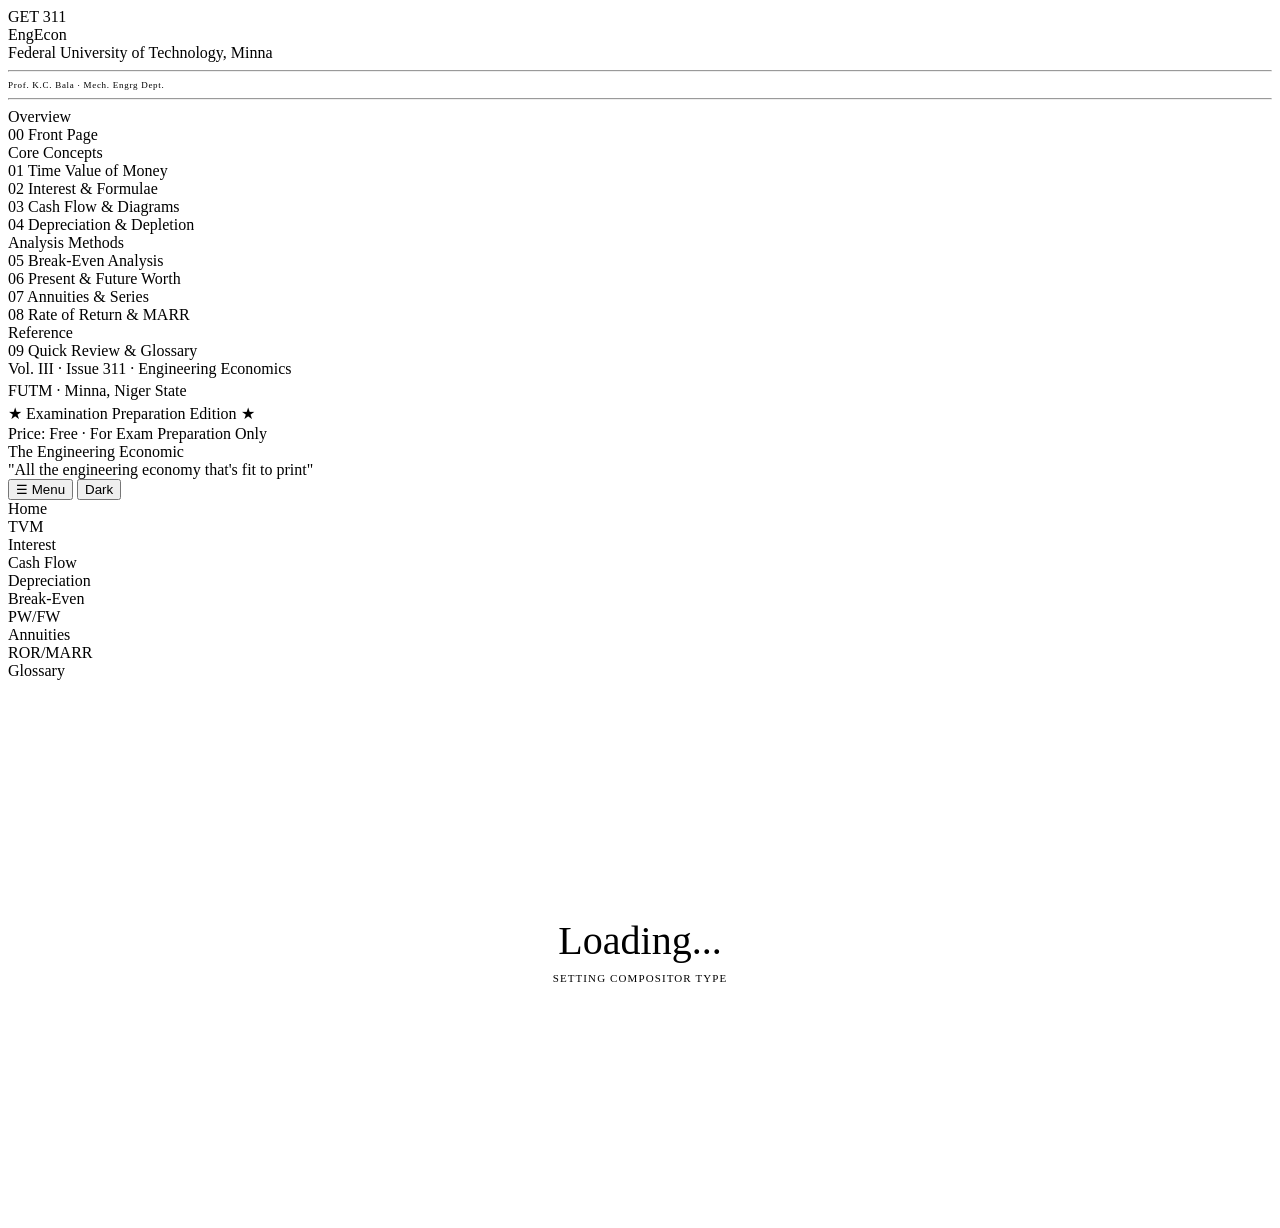
==== index.html @ 8cdbf68d "As you may have guessed, I prompted claude too busy preping for exam so I used claude to help with t" ====
<!DOCTYPE html>
<html lang="en" data-theme="dark">
<head>
  <meta charset="UTF-8"/>
  <meta name="viewport" content="width=device-width, initial-scale=1.0"/>
  <title>The Engineering Economic — GET 311 Study Hub</title>
  <link rel="stylesheet" href="css/style.css"/>
</head>
<body>

<!-- Reading Progress Bar -->
<div class="reading-progress" id="reading-progress"></div>

<!-- ╔══════════════════════════════════════╗ -->
<!-- ║            S I D E B A R            ║ -->
<!-- ╚══════════════════════════════════════╝ -->
<nav id="sidebar">
  <div class="sidebar-masthead">
    <div class="sidebar-edition">
      <span>GET 311</span>
    </div>
    <div class="sidebar-title">EngEcon</div>
    <div class="sidebar-subtitle">Federal University of Technology, Minna</div>
    <hr class="sidebar-rule"/>
    <div style="font-family:var(--font-mono);font-size:9px;color:var(--ink4);letter-spacing:0.08em">
      Prof. K.C. Bala · Mech. Engrg Dept.
    </div>
  </div>
  <hr class="sidebar-rule-thick"/>

  <nav class="sidebar-nav">
    <div class="nav-section-label">Overview</div>
    <div class="nav-item active" data-page="home">
      <span class="nav-num">00</span> Front Page
    </div>

    <div class="nav-section-label">Core Concepts</div>
    <div class="nav-item" data-page="time-value">
      <span class="nav-num">01</span> Time Value of Money
    </div>
    <div class="nav-item" data-page="interest">
      <span class="nav-num">02</span> Interest &amp; Formulae
    </div>
    <div class="nav-item" data-page="cashflow">
      <span class="nav-num">03</span> Cash Flow &amp; Diagrams
    </div>
    <div class="nav-item" data-page="depreciation">
      <span class="nav-num">04</span> Depreciation &amp; Depletion
    </div>

    <div class="nav-section-label">Analysis Methods</div>
    <div class="nav-item" data-page="breakeven">
      <span class="nav-num">05</span> Break-Even Analysis
    </div>
    <div class="nav-item" data-page="present-worth">
      <span class="nav-num">06</span> Present &amp; Future Worth
    </div>
    <div class="nav-item" data-page="annuities">
      <span class="nav-num">07</span> Annuities &amp; Series
    </div>
    <div class="nav-item" data-page="rates">
      <span class="nav-num">08</span> Rate of Return &amp; MARR
    </div>

    <div class="nav-section-label">Reference</div>
    <div class="nav-item" data-page="glossary">
      <span class="nav-num">09</span> Quick Review &amp; Glossary
    </div>
  </nav>

  <div class="sidebar-footer">
    <div>Vol. III · Issue 311 · Engineering Economics</div>
    <div style="margin-top:4px">FUTM · Minna, Niger State</div>
    <div style="margin-top:4px;color:var(--accent-gold)">★ Examination Preparation Edition ★</div>
  </div>
</nav>

<!-- ╔══════════════════════════════════════╗ -->
<!-- ║          M A I N   W R A P          ║ -->
<!-- ╚══════════════════════════════════════╝ -->
<div id="main-wrapper">

  <!-- TOP BAR / TOPBAR MASTHEAD -->
  <header id="topbar">
    <div class="topbar-masthead">
      <!-- Left metadata -->
      <div class="topbar-left">
        <div id="live-date" style="letter-spacing:0.08em;text-transform:uppercase;font-size:9px"></div>
        <div style="margin-top:2px">Price: Free · For Exam Preparation Only</div>
      </div>

      <!-- Center: Paper Name -->
      <div class="topbar-title-block">
        <div class="topbar-paper-name">The Engineering Economic</div>
        <div class="topbar-tagline">"All the engineering economy that's fit to print"</div>
      </div>

      <!-- Right: Controls -->
      <div class="topbar-right">
        <button id="mobile-toggle-btn" id="mobile-toggle">☰ Menu</button>

        <!-- THEME TOGGLE -->
        <button class="theme-toggle" id="theme-toggle-btn" aria-label="Toggle light/dark mode">
          <div class="toggle-track">
            <div class="toggle-thumb"></div>
          </div>
          <span id="theme-label">Dark</span>
        </button>
      </div>
    </div>

    <!-- Section nav strip -->
    <div class="topbar-nav-strip">
      <div class="topbar-nav-item active" data-page="home">Home</div>
      <div class="topbar-nav-item" data-page="time-value">TVM</div>
      <div class="topbar-nav-item" data-page="interest">Interest</div>
      <div class="topbar-nav-item" data-page="cashflow">Cash Flow</div>
      <div class="topbar-nav-item" data-page="depreciation">Depreciation</div>
      <div class="topbar-nav-item" data-page="breakeven">Break-Even</div>
      <div class="topbar-nav-item" data-page="present-worth">PW/FW</div>
      <div class="topbar-nav-item" data-page="annuities">Annuities</div>
      <div class="topbar-nav-item" data-page="rates">ROR/MARR</div>
      <div class="topbar-nav-item" data-page="glossary">Glossary</div>
    </div>
  </header>

  <!-- ── PAGE OUTLET ─────────────────────────── -->
  <main id="page-outlet">
    <!-- Content loaded dynamically by router -->
    <div class="page-content" style="display:flex;align-items:center;justify-content:center;min-height:60vh">
      <div style="text-align:center">
        <div style="font-family:var(--font-black);font-size:40px;color:var(--ink4)">Loading...</div>
        <div style="font-family:var(--font-mono);font-size:11px;color:var(--ink4);margin-top:8px;letter-spacing:0.1em">SETTING COMPOSITOR TYPE</div>
      </div>
    </div>
  </main>

</div><!-- /#main-wrapper -->

<script src="js/main.js"></script>
</body>
</html>
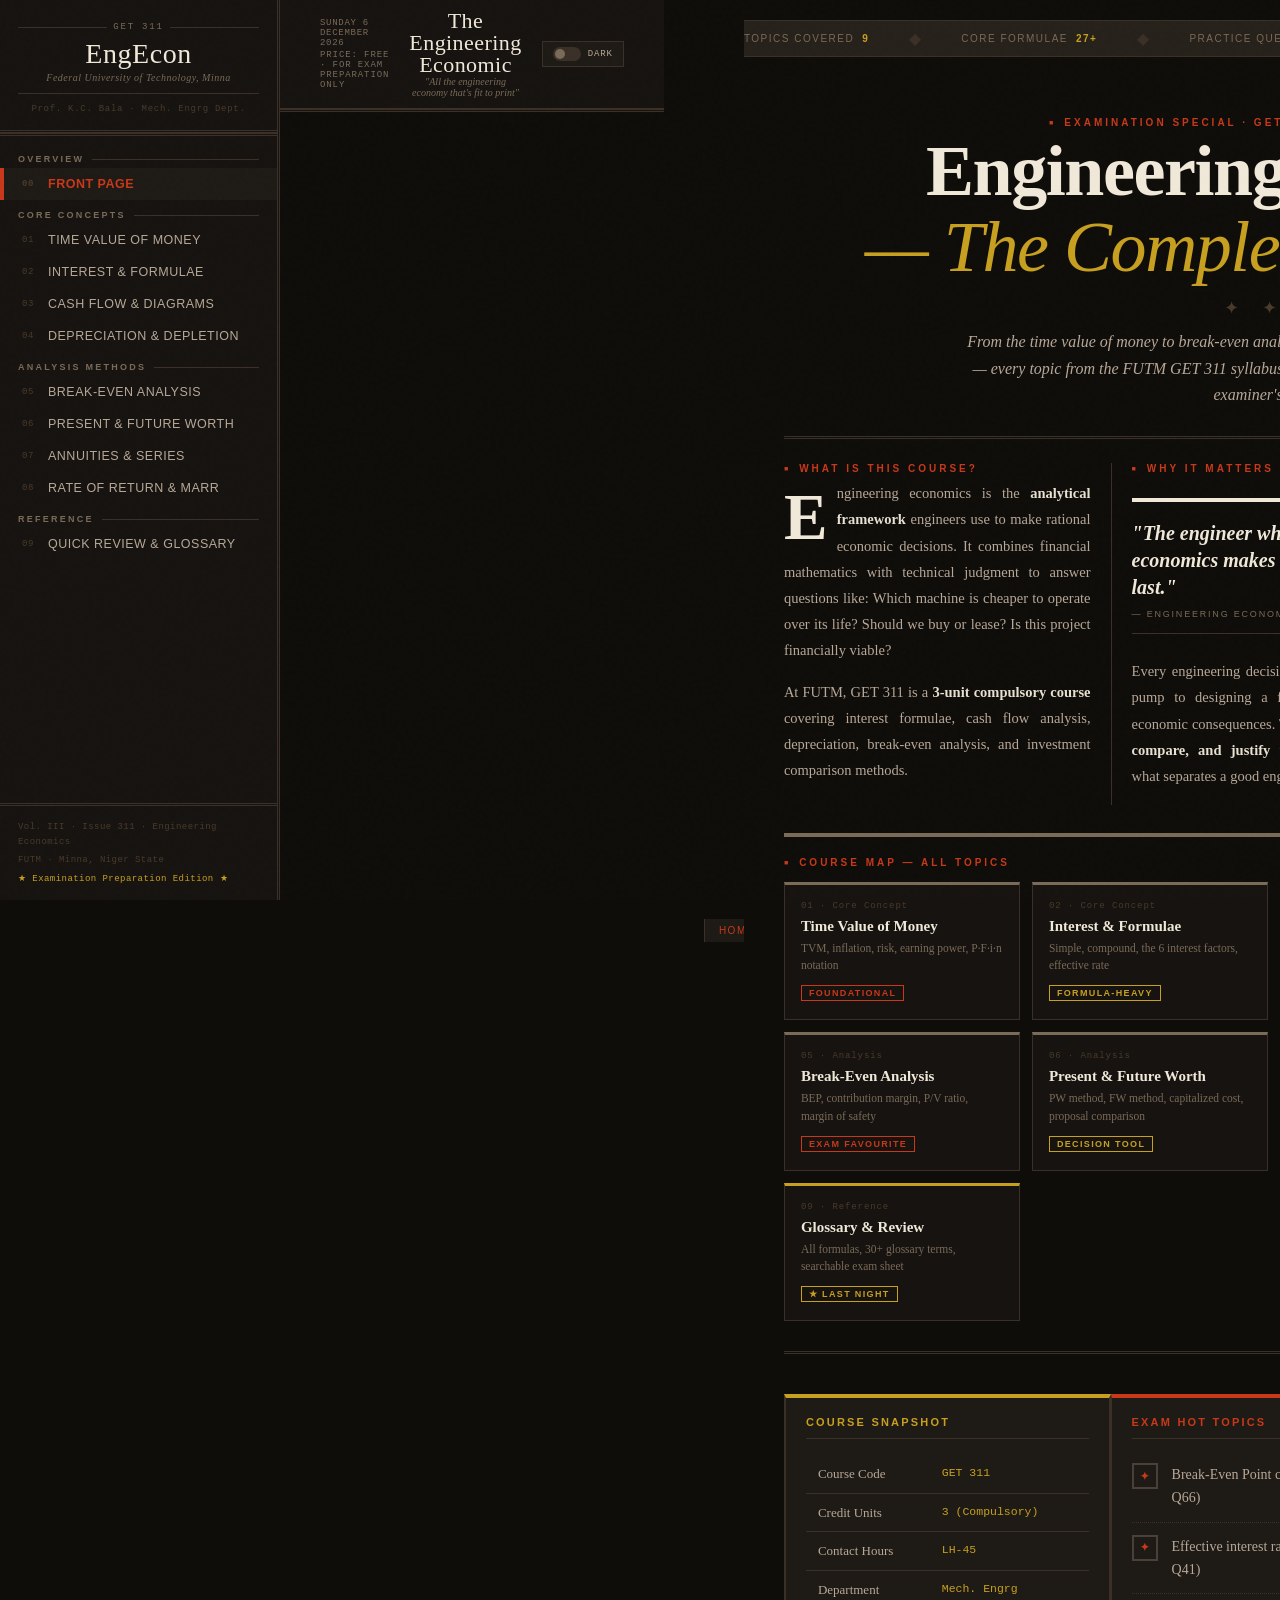
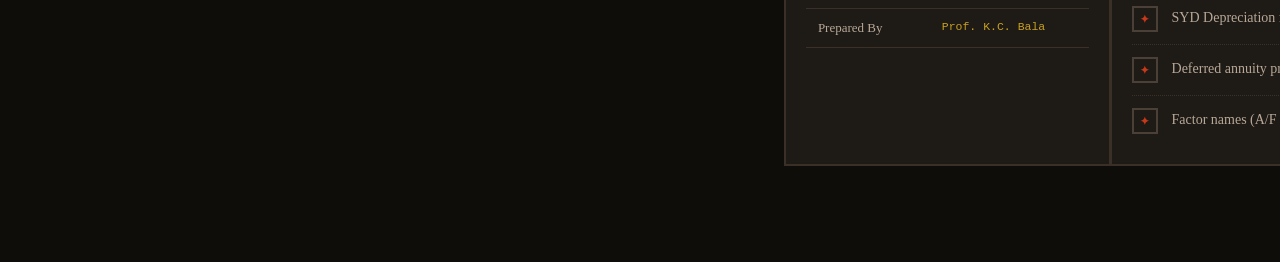
==== commit 28a27bbc: "removed the menu button at the top of the index.html file" ====
--- a/index.html
+++ b/index.html
@@ -95,10 +95,10 @@
         <div class="topbar-tagline">"All the engineering economy that's fit to print"</div>
       </div>
 
-      <!-- Right: Controls -->
+      <!-- Right: Controls 
       <div class="topbar-right">
         <button id="mobile-toggle-btn" id="mobile-toggle">☰ Menu</button>
-
+      -->
         <!-- THEME TOGGLE -->
         <button class="theme-toggle" id="theme-toggle-btn" aria-label="Toggle light/dark mode">
           <div class="toggle-track">
--- a/css/style.css
+++ b/css/style.css
@@ -0,0 +1,1109 @@
+/* ═══════════════════════════════════════════════════════════════
+   ECONEWS — ENGINEERING ECONOMICS STUDY HUB
+   Global Stylesheet · Retro-Newspaper Dark/Light Aesthetic
+   ═══════════════════════════════════════════════════════════════ */
+
+@import url('https://fonts.googleapis.com/css2?family=Playfair+Display:ital,wght@0,400;0,600;0,700;0,900;1,400;1,700&family=UnifrakturMaguntia&family=Libre+Baskerville:ital,wght@0,400;0,700;1,400&family=DM+Mono:ital,wght@0,300;0,400;0,500;1,400&family=Oswald:wght@300;400;500;600;700&display=swap');
+
+/* ─── DESIGN TOKENS ─── */
+:root {
+  /* DARK MODE (default) */
+  --ink:          #e8e0d0;
+  --ink2:         #b8a898;
+  --ink3:         #7a6a58;
+  --ink4:         #4a3a2a;
+  --paper:        #0f0d0a;
+  --paper2:       #161310;
+  --paper3:       #1e1a15;
+  --paper4:       #26211a;
+  --paper5:       #2e2820;
+  --rule:         #3a3028;
+  --rule2:        #4a4038;
+  --accent-red:   #c8391a;
+  --accent-gold:  #c8a020;
+  --accent-sepia: #8b6914;
+  --accent-green: #4a7a3a;
+  --headline-col: #f0e8d8;
+  --drop-shadow:  rgba(0,0,0,0.7);
+  --noise-opacity: 0.04;
+  --grain:        url("data:image/svg+xml,%3Csvg viewBox='0 0 256 256' xmlns='http://www.w3.org/2000/svg'%3E%3Cfilter id='noise'%3E%3CfeTurbulence type='fractalNoise' baseFrequency='0.9' numOctaves='4' stitchTiles='stitch'/%3E%3C/filter%3E%3Crect width='100%25' height='100%25' filter='url(%23noise)' opacity='0.4'/%3E%3C/svg%3E");
+
+  /* Typography */
+  --font-disp:  'Playfair Display', Georgia, serif;
+  --font-body:  'Libre Baskerville', Georgia, serif;
+  --font-mono:  'DM Mono', 'Courier New', monospace;
+  --font-head:  'Oswald', sans-serif;
+  --font-black: 'UnifrakturMaguntia', cursive;
+
+  /* Spacing */
+  --sidebar-w: 280px;
+  --col-rule: 1px solid var(--rule);
+
+  /* Transitions */
+  --t-fast: 0.15s ease;
+  --t-med:  0.3s ease;
+  --t-slow: 0.5s cubic-bezier(0.4,0,0.2,1);
+}
+
+/* LIGHT MODE */
+[data-theme="light"] {
+  --ink:          #1a1008;
+  --ink2:         #3a2a18;
+  --ink3:         #6a5a48;
+  --ink4:         #9a8a78;
+  --paper:        #f5efe3;
+  --paper2:       #ede7d8;
+  --paper3:       #e5dece;
+  --paper4:       #ddd6c4;
+  --paper5:       #d5ccba;
+  --rule:         #b8a888;
+  --rule2:        #a89878;
+  --accent-red:   #a82010;
+  --accent-gold:  #9a7800;
+  --accent-sepia: #7a5800;
+  --accent-green: #3a6a2a;
+  --headline-col: #0a0800;
+  --drop-shadow:  rgba(0,0,0,0.25);
+  --noise-opacity: 0.03;
+}
+
+/* ─── RESET & BASE ─── */
+*, *::before, *::after { box-sizing: border-box; margin: 0; padding: 0; }
+
+html {
+  scroll-behavior: smooth;
+  font-size: 16px;
+}
+
+body {
+  font-family: var(--font-body);
+  background-color: var(--paper);
+  color: var(--ink);
+  min-height: 100vh;
+  display: flex;
+  overflow-x: hidden;
+  transition: background-color var(--t-slow), color var(--t-slow);
+  position: relative;
+}
+
+/* Paper texture overlay */
+body::before {
+  content: '';
+  position: fixed;
+  inset: 0;
+  background-image: var(--grain);
+  opacity: var(--noise-opacity);
+  pointer-events: none;
+  z-index: 9999;
+}
+
+/* Scrollbar */
+::-webkit-scrollbar { width: 8px; }
+::-webkit-scrollbar-track { background: var(--paper2); }
+::-webkit-scrollbar-thumb { background: var(--rule2); border-radius: 0; }
+::-webkit-scrollbar-thumb:hover { background: var(--ink3); }
+
+/* ─── LAYOUT ─── */
+#sidebar {
+  width: var(--sidebar-w);
+  min-width: var(--sidebar-w);
+  background: var(--paper2);
+  border-right: 3px double var(--rule);
+  display: flex;
+  flex-direction: column;
+  position: fixed;
+  top: 0; left: 0; bottom: 0;
+  z-index: 200;
+  overflow-y: auto;
+  transition: transform var(--t-slow), background-color var(--t-slow), border-color var(--t-slow);
+}
+
+#main-wrapper {
+  margin-left: var(--sidebar-w);
+  flex: 1;
+  min-height: 100vh;
+  display: flex;
+  flex-direction: column;
+  transition: margin-left var(--t-slow);
+}
+
+/* ─── SIDEBAR MASTHEAD ─── */
+.sidebar-masthead {
+  padding: 22px 18px 16px;
+  border-bottom: 3px double var(--rule);
+  text-align: center;
+  position: relative;
+}
+
+.sidebar-edition {
+  font-family: var(--font-mono);
+  font-size: 9px;
+  color: var(--ink3);
+  letter-spacing: 0.2em;
+  text-transform: uppercase;
+  margin-bottom: 8px;
+  display: flex;
+  align-items: center;
+  justify-content: center;
+  gap: 6px;
+}
+
+.sidebar-edition::before,
+.sidebar-edition::after {
+  content: '';
+  flex: 1;
+  height: 1px;
+  background: var(--rule);
+}
+
+.sidebar-title {
+  font-family: var(--font-black);
+  font-size: 28px;
+  color: var(--headline-col);
+  line-height: 1;
+  letter-spacing: 0.02em;
+  margin-bottom: 4px;
+  transition: color var(--t-slow);
+}
+
+.sidebar-subtitle {
+  font-family: var(--font-disp);
+  font-size: 10px;
+  font-style: italic;
+  color: var(--ink3);
+  letter-spacing: 0.05em;
+}
+
+.sidebar-rule { border: none; border-top: 1px solid var(--rule); margin: 10px 0; }
+.sidebar-rule-thick { border: none; border-top: 3px double var(--rule); margin: 0; }
+
+/* ─── SIDEBAR NAV ─── */
+.sidebar-nav { padding: 8px 0 16px; flex: 1; }
+
+.nav-section-label {
+  font-family: var(--font-head);
+  font-size: 9px;
+  font-weight: 600;
+  letter-spacing: 0.25em;
+  text-transform: uppercase;
+  color: var(--ink3);
+  padding: 10px 18px 4px;
+  display: flex;
+  align-items: center;
+  gap: 8px;
+}
+
+.nav-section-label::after {
+  content: '';
+  flex: 1;
+  height: 1px;
+  background: var(--rule);
+}
+
+.nav-item {
+  display: flex;
+  align-items: center;
+  gap: 10px;
+  padding: 9px 18px;
+  cursor: pointer;
+  font-family: var(--font-head);
+  font-size: 12.5px;
+  font-weight: 400;
+  color: var(--ink2);
+  border-left: 4px solid transparent;
+  transition: all var(--t-fast);
+  letter-spacing: 0.04em;
+  text-transform: uppercase;
+  text-decoration: none;
+  display: flex;
+}
+
+.nav-item:hover {
+  background: var(--paper3);
+  color: var(--ink);
+  border-left-color: var(--accent-red);
+}
+
+.nav-item.active {
+  background: var(--paper3);
+  color: var(--accent-red);
+  border-left-color: var(--accent-red);
+  font-weight: 600;
+}
+
+.nav-num {
+  font-family: var(--font-mono);
+  font-size: 9px;
+  color: var(--ink4);
+  width: 16px;
+  flex-shrink: 0;
+}
+
+.sidebar-footer {
+  padding: 14px 18px;
+  border-top: 3px double var(--rule);
+  font-family: var(--font-mono);
+  font-size: 9px;
+  color: var(--ink4);
+  line-height: 1.6;
+  letter-spacing: 0.05em;
+}
+
+/* ─── TOPBAR / MASTHEAD ─── */
+#topbar {
+  background: var(--paper2);
+  border-bottom: 3px double var(--rule);
+  position: sticky;
+  top: 0;
+  z-index: 100;
+  transition: background-color var(--t-slow), border-color var(--t-slow);
+}
+
+.topbar-masthead {
+  display: flex;
+  align-items: center;
+  justify-content: space-between;
+  padding: 10px 40px;
+  border-bottom: 1px solid var(--rule);
+}
+
+.topbar-left {
+  font-family: var(--font-mono);
+  font-size: 9px;
+  color: var(--ink3);
+  letter-spacing: 0.1em;
+  text-transform: uppercase;
+}
+
+.topbar-title-block {
+  text-align: center;
+  flex: 1;
+  padding: 0 20px;
+}
+
+.topbar-paper-name {
+  font-family: var(--font-black);
+  font-size: 22px;
+  color: var(--headline-col);
+  line-height: 1;
+  letter-spacing: 0.02em;
+  transition: color var(--t-slow);
+}
+
+.topbar-tagline {
+  font-family: var(--font-disp);
+  font-style: italic;
+  font-size: 10px;
+  color: var(--ink3);
+}
+
+.topbar-right {
+  display: flex;
+  align-items: center;
+  gap: 10px;
+}
+
+.topbar-nav-strip {
+  display: flex;
+  align-items: center;
+  gap: 0;
+  padding: 0 40px;
+  overflow-x: auto;
+  scrollbar-width: none;
+}
+
+.topbar-nav-strip::-webkit-scrollbar { display: none; }
+
+.topbar-nav-item {
+  font-family: var(--font-head);
+  font-size: 10px;
+  font-weight: 500;
+  letter-spacing: 0.15em;
+  text-transform: uppercase;
+  color: var(--ink3);
+  padding: 6px 14px;
+  border-right: 1px solid var(--rule);
+  cursor: pointer;
+  transition: all var(--t-fast);
+  white-space: nowrap;
+}
+
+.topbar-nav-item:first-child { border-left: 1px solid var(--rule); }
+.topbar-nav-item:hover { color: var(--ink); background: var(--paper3); }
+.topbar-nav-item.active { color: var(--accent-red); background: var(--paper3); }
+
+/* ─── THEME TOGGLE ─── */
+.theme-toggle {
+  display: flex;
+  align-items: center;
+  gap: 7px;
+  background: var(--paper3);
+  border: 1px solid var(--rule);
+  border-radius: 0;
+  padding: 5px 10px;
+  cursor: pointer;
+  font-family: var(--font-mono);
+  font-size: 9px;
+  letter-spacing: 0.1em;
+  text-transform: uppercase;
+  color: var(--ink2);
+  transition: all var(--t-fast);
+  white-space: nowrap;
+}
+
+.theme-toggle:hover {
+  background: var(--paper4);
+  color: var(--ink);
+  border-color: var(--accent-gold);
+}
+
+.toggle-track {
+  width: 28px;
+  height: 14px;
+  background: var(--rule);
+  border-radius: 7px;
+  position: relative;
+  transition: background var(--t-med);
+}
+
+.toggle-thumb {
+  width: 10px;
+  height: 10px;
+  background: var(--ink3);
+  border-radius: 50%;
+  position: absolute;
+  top: 2px;
+  left: 2px;
+  transition: transform var(--t-med), background var(--t-med);
+}
+
+[data-theme="light"] .toggle-thumb {
+  transform: translateX(14px);
+  background: var(--accent-gold);
+}
+
+[data-theme="light"] .toggle-track { background: var(--accent-sepia); }
+
+/* Mobile toggle */
+#mobile-toggle {
+  display: none;
+  background: var(--paper3);
+  border: 1px solid var(--rule);
+  color: var(--ink);
+  padding: 6px 10px;
+  cursor: pointer;
+  font-family: var(--font-head);
+  font-size: 14px;
+  letter-spacing: 0.1em;
+}
+
+/* ─── CONTENT PAGES ─── */
+.page { display: none; animation: pageReveal 0.4s ease forwards; }
+.page.active { display: block; }
+
+@keyframes pageReveal {
+  from { opacity: 0; transform: translateY(12px); }
+  to   { opacity: 1; transform: translateY(0); }
+}
+
+.page-content { padding: 40px 40px 80px; max-width: 1060px; }
+
+/* ─── NEWSPAPER TYPOGRAPHY ─── */
+.kicker {
+  font-family: var(--font-head);
+  font-size: 10px;
+  font-weight: 700;
+  letter-spacing: 0.3em;
+  text-transform: uppercase;
+  color: var(--accent-red);
+  margin-bottom: 6px;
+  display: flex;
+  align-items: center;
+  gap: 8px;
+}
+
+.kicker::before { content: '■'; font-size: 7px; }
+
+.headline-xl {
+  font-family: var(--font-disp);
+  font-size: clamp(36px, 5vw, 60px);
+  font-weight: 900;
+  line-height: 1.05;
+  letter-spacing: -0.02em;
+  color: var(--headline-col);
+  margin-bottom: 12px;
+  transition: color var(--t-slow);
+}
+
+.headline-xl em {
+  font-style: italic;
+  font-weight: 400;
+  color: var(--accent-gold);
+}
+
+.headline-lg {
+  font-family: var(--font-disp);
+  font-size: clamp(24px, 3vw, 36px);
+  font-weight: 700;
+  line-height: 1.1;
+  color: var(--headline-col);
+  margin: 32px 0 12px;
+  transition: color var(--t-slow);
+}
+
+.headline-md {
+  font-family: var(--font-disp);
+  font-size: 20px;
+  font-weight: 700;
+  line-height: 1.2;
+  color: var(--headline-col);
+  margin: 24px 0 8px;
+}
+
+.deck {
+  font-family: var(--font-disp);
+  font-style: italic;
+  font-size: 16px;
+  color: var(--ink2);
+  line-height: 1.65;
+  max-width: 680px;
+  margin-bottom: 24px;
+  border-left: 3px solid var(--rule);
+  padding-left: 16px;
+}
+
+.byline {
+  font-family: var(--font-head);
+  font-size: 10px;
+  letter-spacing: 0.2em;
+  text-transform: uppercase;
+  color: var(--ink3);
+  margin-bottom: 20px;
+}
+
+.body-text {
+  font-family: var(--font-body);
+  font-size: 14.5px;
+  line-height: 1.8;
+  color: var(--ink2);
+  margin-bottom: 16px;
+  text-align: justify;
+  hyphens: auto;
+}
+
+.body-text strong { color: var(--ink); font-weight: 700; }
+.body-text em { color: var(--accent-gold); font-style: italic; }
+
+.dropcap::first-letter {
+  font-family: var(--font-disp);
+  font-size: 4.5em;
+  font-weight: 900;
+  float: left;
+  line-height: 0.75;
+  margin: 0.1em 0.08em 0 0;
+  color: var(--headline-col);
+  padding: 6px 4px 0 0;
+}
+
+/* ─── COLUMN RULES ─── */
+.col-2 {
+  display: grid;
+  grid-template-columns: 1fr 1fr;
+  gap: 0;
+}
+
+.col-2 > * { padding-right: 24px; }
+.col-2 > *:last-child { padding-right: 0; padding-left: 24px; border-left: var(--col-rule); }
+
+.col-3 {
+  display: grid;
+  grid-template-columns: 1fr 1fr 1fr;
+  gap: 0;
+}
+
+.col-3 > * { padding-right: 20px; }
+.col-3 > *:nth-child(2) { padding-left: 20px; border-left: var(--col-rule); }
+.col-3 > *:last-child { padding-left: 20px; border-left: var(--col-rule); padding-right: 0; }
+
+.col-2-3 { display: grid; grid-template-columns: 2fr 1fr; gap: 0; }
+.col-2-3 > *:first-child { padding-right: 28px; }
+.col-2-3 > *:last-child { padding-left: 28px; border-left: var(--col-rule); }
+
+/* ─── HORIZONTAL RULES ─── */
+.rule-single { border: none; border-top: 1px solid var(--rule); margin: 20px 0; }
+.rule-double { border: none; border-top: 3px double var(--rule); margin: 24px 0; }
+.rule-thick  { border: none; border-top: 4px solid var(--ink3); margin: 20px 0; }
+.rule-ornamental {
+  text-align: center;
+  color: var(--ink4);
+  margin: 20px 0;
+  font-size: 14px;
+  letter-spacing: 0.3em;
+  overflow: hidden;
+}
+.rule-ornamental::before,
+.rule-ornamental::after {
+  content: '';
+  display: inline-block;
+  vertical-align: middle;
+  width: 30%;
+  height: 1px;
+  background: var(--rule);
+  margin: 0 10px;
+}
+
+/* ─── FORMULA BLOCK ─── */
+.formula-block {
+  background: var(--paper3);
+  border: 1px solid var(--rule);
+  border-left: 4px solid var(--accent-gold);
+  padding: 18px 22px;
+  margin: 16px 0;
+  font-family: var(--font-mono);
+  font-size: 12.5px;
+  line-height: 2;
+  color: var(--accent-gold);
+  overflow-x: auto;
+  position: relative;
+  transition: background-color var(--t-slow), border-color var(--t-slow);
+}
+
+.formula-block::before {
+  content: 'FORMULA';
+  position: absolute;
+  top: -1px; right: 12px;
+  font-size: 8px;
+  letter-spacing: 0.2em;
+  background: var(--accent-gold);
+  color: var(--paper);
+  padding: 1px 6px;
+  font-weight: 700;
+}
+
+.formula-block .cmt { color: var(--ink3); font-style: italic; }
+.formula-block .var { color: var(--accent-red); }
+.formula-block .val { color: #6dbf8a; }
+.formula-block .hi  { color: var(--ink); font-weight: 500; }
+
+/* ─── PULL QUOTE ─── */
+.pull-quote {
+  border-top: 4px solid var(--headline-col);
+  border-bottom: 1px solid var(--rule);
+  margin: 24px 0;
+  padding: 18px 0 14px;
+}
+
+.pull-quote-text {
+  font-family: var(--font-disp);
+  font-size: 20px;
+  font-weight: 700;
+  font-style: italic;
+  color: var(--headline-col);
+  line-height: 1.35;
+  margin-bottom: 8px;
+  transition: color var(--t-slow);
+}
+
+.pull-quote-attr {
+  font-family: var(--font-head);
+  font-size: 9px;
+  letter-spacing: 0.2em;
+  text-transform: uppercase;
+  color: var(--ink3);
+}
+
+/* ─── INFOBOX ─── */
+.infobox {
+  background: var(--paper3);
+  border: 2px solid var(--rule);
+  border-top: 4px solid var(--ink);
+  padding: 18px 20px;
+  margin: 16px 0;
+  transition: background-color var(--t-slow), border-color var(--t-slow);
+}
+
+.infobox-title {
+  font-family: var(--font-head);
+  font-size: 11px;
+  font-weight: 700;
+  letter-spacing: 0.2em;
+  text-transform: uppercase;
+  color: var(--ink);
+  padding-bottom: 10px;
+  border-bottom: 1px solid var(--rule);
+  margin-bottom: 12px;
+}
+
+.infobox.red   { border-top-color: var(--accent-red);  }
+.infobox.gold  { border-top-color: var(--accent-gold); }
+.infobox.green { border-top-color: var(--accent-green); }
+
+.infobox-title.red   { color: var(--accent-red);  }
+.infobox-title.gold  { color: var(--accent-gold); }
+.infobox-title.green { color: var(--accent-green); }
+
+/* ─── DATA TABLE ─── */
+.data-table-wrap { overflow-x: auto; margin: 16px 0; }
+
+.data-table {
+  width: 100%;
+  border-collapse: collapse;
+  font-family: var(--font-body);
+  font-size: 13px;
+}
+
+.data-table caption {
+  font-family: var(--font-head);
+  font-size: 9px;
+  letter-spacing: 0.2em;
+  text-transform: uppercase;
+  color: var(--ink3);
+  text-align: left;
+  padding-bottom: 6px;
+  border-bottom: 3px double var(--rule);
+  margin-bottom: 4px;
+}
+
+.data-table th {
+  font-family: var(--font-head);
+  font-size: 10px;
+  font-weight: 600;
+  letter-spacing: 0.15em;
+  text-transform: uppercase;
+  color: var(--ink2);
+  padding: 8px 12px;
+  border-bottom: 2px solid var(--ink3);
+  border-top: 1px solid var(--rule);
+  text-align: left;
+}
+
+.data-table td {
+  padding: 9px 12px;
+  border-bottom: 1px solid var(--rule);
+  color: var(--ink2);
+  vertical-align: top;
+  line-height: 1.5;
+}
+
+.data-table tr:hover td { background: var(--paper3); }
+.data-table td.mono { font-family: var(--font-mono); font-size: 11.5px; color: var(--accent-gold); }
+
+/* ─── PITFALLS / WARNING BOX ─── */
+.warning-box {
+  background: rgba(200, 57, 26, 0.06);
+  border: 1px solid rgba(200, 57, 26, 0.3);
+  border-left: 4px solid var(--accent-red);
+  padding: 16px 20px;
+  margin: 20px 0;
+  transition: background-color var(--t-slow);
+}
+
+.warning-title {
+  font-family: var(--font-head);
+  font-size: 10px;
+  font-weight: 700;
+  letter-spacing: 0.2em;
+  text-transform: uppercase;
+  color: var(--accent-red);
+  margin-bottom: 10px;
+  display: flex;
+  align-items: center;
+  gap: 6px;
+}
+
+.warning-box ul { list-style: none; }
+.warning-box li {
+  font-family: var(--font-body);
+  font-size: 13.5px;
+  color: var(--ink2);
+  padding: 4px 0 4px 20px;
+  border-bottom: 1px dotted var(--rule);
+  line-height: 1.6;
+  position: relative;
+}
+.warning-box li:last-child { border-bottom: none; }
+.warning-box li::before {
+  content: '✦';
+  position: absolute;
+  left: 0;
+  font-size: 10px;
+  color: var(--accent-red);
+  top: 7px;
+}
+
+/* ─── QUIZ SECTION ─── */
+.quiz-masthead {
+  border-top: 3px double var(--rule);
+  border-bottom: 3px double var(--rule);
+  padding: 10px 0;
+  margin: 40px 0 24px;
+  text-align: center;
+  font-family: var(--font-black);
+  font-size: 22px;
+  color: var(--headline-col);
+  letter-spacing: 0.05em;
+  transition: color var(--t-slow);
+}
+
+.quiz-item { margin-bottom: 26px; border-bottom: 1px dotted var(--rule); padding-bottom: 20px; }
+.quiz-item:last-child { border-bottom: none; }
+
+.quiz-q {
+  font-family: var(--font-disp);
+  font-size: 14.5px;
+  font-weight: 700;
+  color: var(--ink);
+  margin-bottom: 12px;
+  line-height: 1.5;
+}
+
+.quiz-opts { display: flex; flex-direction: column; gap: 6px; margin-bottom: 10px; }
+
+.quiz-opt {
+  display: flex;
+  align-items: flex-start;
+  gap: 10px;
+  padding: 8px 14px;
+  border: 1px solid var(--rule);
+  cursor: pointer;
+  font-family: var(--font-body);
+  font-size: 13.5px;
+  color: var(--ink2);
+  transition: all var(--t-fast);
+  background: var(--paper2);
+}
+
+.quiz-opt:hover {
+  border-color: var(--accent-gold);
+  color: var(--ink);
+  background: var(--paper3);
+}
+
+.quiz-opt.correct { border-color: var(--accent-green); background: rgba(74,122,58,0.1); color: var(--accent-green); }
+.quiz-opt.wrong   { border-color: var(--accent-red); background: rgba(200,57,26,0.08); color: var(--accent-red); }
+
+.opt-key {
+  font-family: var(--font-head);
+  font-size: 11px;
+  font-weight: 700;
+  letter-spacing: 0.1em;
+  color: var(--ink3);
+  width: 20px;
+  flex-shrink: 0;
+  margin-top: 1px;
+}
+
+.reveal-btn {
+  font-family: var(--font-head);
+  font-size: 9px;
+  letter-spacing: 0.2em;
+  text-transform: uppercase;
+  padding: 5px 14px;
+  background: var(--paper3);
+  border: 1px solid var(--rule);
+  color: var(--ink3);
+  cursor: pointer;
+  transition: all var(--t-fast);
+}
+
+.reveal-btn:hover {
+  border-color: var(--accent-gold);
+  color: var(--accent-gold);
+  background: var(--paper4);
+}
+
+.answer-reveal {
+  display: none;
+  margin-top: 10px;
+  padding: 12px 16px;
+  border: 1px solid rgba(74,122,58,0.4);
+  border-left: 4px solid var(--accent-green);
+  background: rgba(74,122,58,0.06);
+  font-family: var(--font-body);
+  font-size: 13.5px;
+  color: var(--ink2);
+  line-height: 1.7;
+  animation: revealSlide 0.3s ease;
+}
+
+@keyframes revealSlide {
+  from { opacity: 0; transform: translateY(-6px); }
+  to   { opacity: 1; transform: translateY(0); }
+}
+
+.answer-reveal.show { display: block; }
+
+/* ─── STAT TICKER ─── */
+.stat-ticker {
+  background: var(--paper4);
+  border-top: 1px solid var(--rule);
+  border-bottom: 1px solid var(--rule);
+  padding: 8px 0;
+  overflow: hidden;
+  position: relative;
+  margin: 20px 0;
+}
+
+.stat-ticker-inner {
+  display: flex;
+  gap: 40px;
+  white-space: nowrap;
+  animation: ticker 30s linear infinite;
+}
+
+@keyframes ticker {
+  0%   { transform: translateX(0); }
+  100% { transform: translateX(-50%); }
+}
+
+.ticker-item {
+  display: flex;
+  align-items: center;
+  gap: 8px;
+  font-family: var(--font-head);
+  font-size: 10px;
+  letter-spacing: 0.15em;
+  text-transform: uppercase;
+  color: var(--ink3);
+}
+
+.ticker-val {
+  color: var(--accent-gold);
+  font-weight: 600;
+}
+
+.ticker-sep { color: var(--rule); }
+
+/* ─── ANIMATED ELEMENTS ─── */
+.fade-in { opacity: 0; transform: translateY(20px); transition: opacity 0.6s ease, transform 0.6s ease; }
+.fade-in.visible { opacity: 1; transform: translateY(0); }
+
+.slide-in-left { opacity: 0; transform: translateX(-30px); transition: opacity 0.5s ease, transform 0.5s ease; }
+.slide-in-left.visible { opacity: 1; transform: translateX(0); }
+
+/* Stagger children */
+.stagger > *:nth-child(1) { transition-delay: 0.05s; }
+.stagger > *:nth-child(2) { transition-delay: 0.1s; }
+.stagger > *:nth-child(3) { transition-delay: 0.15s; }
+.stagger > *:nth-child(4) { transition-delay: 0.2s; }
+.stagger > *:nth-child(5) { transition-delay: 0.25s; }
+.stagger > *:nth-child(6) { transition-delay: 0.3s; }
+
+/* ─── TOPIC CARD ─── */
+.topic-card {
+  border: 1px solid var(--rule);
+  border-top: 3px solid var(--ink3);
+  padding: 16px;
+  cursor: pointer;
+  transition: all var(--t-fast);
+  background: var(--paper2);
+  position: relative;
+  overflow: hidden;
+}
+
+.topic-card::after {
+  content: '';
+  position: absolute;
+  bottom: 0; left: 0; right: 0;
+  height: 2px;
+  background: var(--accent-red);
+  transform: scaleX(0);
+  transition: transform var(--t-med);
+  transform-origin: left;
+}
+
+.topic-card:hover {
+  background: var(--paper3);
+  border-top-color: var(--accent-red);
+}
+
+.topic-card:hover::after { transform: scaleX(1); }
+
+.topic-card-num {
+  font-family: var(--font-mono);
+  font-size: 9px;
+  color: var(--ink4);
+  letter-spacing: 0.1em;
+  margin-bottom: 6px;
+}
+
+.topic-card-title {
+  font-family: var(--font-disp);
+  font-size: 15px;
+  font-weight: 700;
+  color: var(--headline-col);
+  margin-bottom: 5px;
+  line-height: 1.2;
+  transition: color var(--t-slow);
+}
+
+.topic-card-sub {
+  font-family: var(--font-body);
+  font-size: 11.5px;
+  color: var(--ink3);
+  line-height: 1.5;
+}
+
+/* ─── STEPS LIST ─── */
+.steps-list { list-style: none; }
+.steps-list li {
+  display: flex;
+  gap: 14px;
+  padding: 12px 0;
+  border-bottom: 1px dotted var(--rule);
+  font-family: var(--font-body);
+  font-size: 14px;
+  color: var(--ink2);
+  line-height: 1.65;
+  align-items: flex-start;
+}
+.steps-list li:last-child { border-bottom: none; }
+.step-badge {
+  width: 26px;
+  height: 26px;
+  border: 2px solid var(--rule2);
+  display: flex;
+  align-items: center;
+  justify-content: center;
+  font-family: var(--font-head);
+  font-size: 11px;
+  font-weight: 700;
+  color: var(--accent-gold);
+  flex-shrink: 0;
+}
+
+/* ─── TAGS ─── */
+.tag {
+  display: inline-block;
+  font-family: var(--font-head);
+  font-size: 9px;
+  font-weight: 600;
+  letter-spacing: 0.15em;
+  text-transform: uppercase;
+  padding: 2px 7px;
+  border: 1px solid currentColor;
+  margin: 2px 3px 2px 0;
+}
+.tag-red   { color: var(--accent-red); }
+.tag-gold  { color: var(--accent-gold); }
+.tag-green { color: var(--accent-green); }
+.tag-grey  { color: var(--ink3); }
+
+/* ─── PROGRESS BAR ─── */
+.reading-progress {
+  position: fixed;
+  top: 0; left: 0;
+  height: 3px;
+  background: var(--accent-red);
+  z-index: 9998;
+  transition: width 0.1s linear;
+  width: 0%;
+}
+
+/* ─── MASTHEAD ORNAMENT ─── */
+.ornament {
+  text-align: center;
+  font-size: 18px;
+  color: var(--ink4);
+  letter-spacing: 0.5em;
+  margin: 10px 0;
+}
+
+/* ─── GLOSSARY ─── */
+.gloss-entry {
+  padding: 14px 0;
+  border-bottom: 1px dotted var(--rule);
+}
+.gloss-entry:last-child { border-bottom: none; }
+.gloss-term {
+  font-family: var(--font-disp);
+  font-size: 15px;
+  font-weight: 700;
+  font-style: italic;
+  color: var(--accent-gold);
+  margin-bottom: 4px;
+}
+.gloss-def {
+  font-family: var(--font-body);
+  font-size: 13.5px;
+  color: var(--ink2);
+  line-height: 1.7;
+}
+.gloss-formula {
+  font-family: var(--font-mono);
+  font-size: 11.5px;
+  color: var(--accent-gold);
+  margin-top: 5px;
+  padding: 4px 10px;
+  border-left: 3px solid var(--accent-sepia);
+}
+
+.gloss-search {
+  display: flex;
+  align-items: center;
+  gap: 10px;
+  background: var(--paper3);
+  border: 1px solid var(--rule);
+  border-bottom: 2px solid var(--ink3);
+  padding: 10px 14px;
+  margin-bottom: 22px;
+}
+.gloss-search input {
+  background: none;
+  border: none;
+  outline: none;
+  font-family: var(--font-body);
+  font-size: 14px;
+  color: var(--ink);
+  flex: 1;
+}
+.gloss-search input::placeholder { color: var(--ink4); font-style: italic; }
+
+/* ─── MASTHEAD BANNER (full-width page header) ─── */
+.page-masthead {
+  background: var(--paper2);
+  border-bottom: 3px double var(--rule);
+  padding: 30px 40px 24px;
+  transition: background-color var(--t-slow);
+  position: relative;
+  overflow: hidden;
+}
+
+.page-masthead::before {
+  content: '';
+  position: absolute;
+  top: 0; right: 0; bottom: 0;
+  width: 40%;
+  background: repeating-linear-gradient(
+    45deg,
+    transparent,
+    transparent 2px,
+    var(--paper3) 2px,
+    var(--paper3) 4px
+  );
+  opacity: 0.4;
+  pointer-events: none;
+}
+
+/* ─── RESPONSIVE ─── */
+@media (max-width: 900px) {
+  #sidebar { transform: translateX(-100%); }
+  #sidebar.open { transform: translateX(0); }
+  #main-wrapper { margin-left: 0; }
+  .col-2, .col-3, .col-2-3 { grid-template-columns: 1fr; }
+  .col-2 > *, .col-3 > *, .col-2-3 > * {
+    padding-left: 0 !important;
+    padding-right: 0 !important;
+    border-left: none !important;
+  }
+  .page-content { padding: 24px 20px 60px; }
+  #mobile-toggle { display: block; }
+  .topbar-masthead { padding: 10px 16px; }
+  .topbar-nav-strip { padding: 0 16px; }
+  .topbar-left { display: none; }
+}
+
+@media (max-width: 600px) {
+  .page-content { padding: 16px 14px 60px; }
+  .topbar-paper-name { font-size: 16px; }
+}
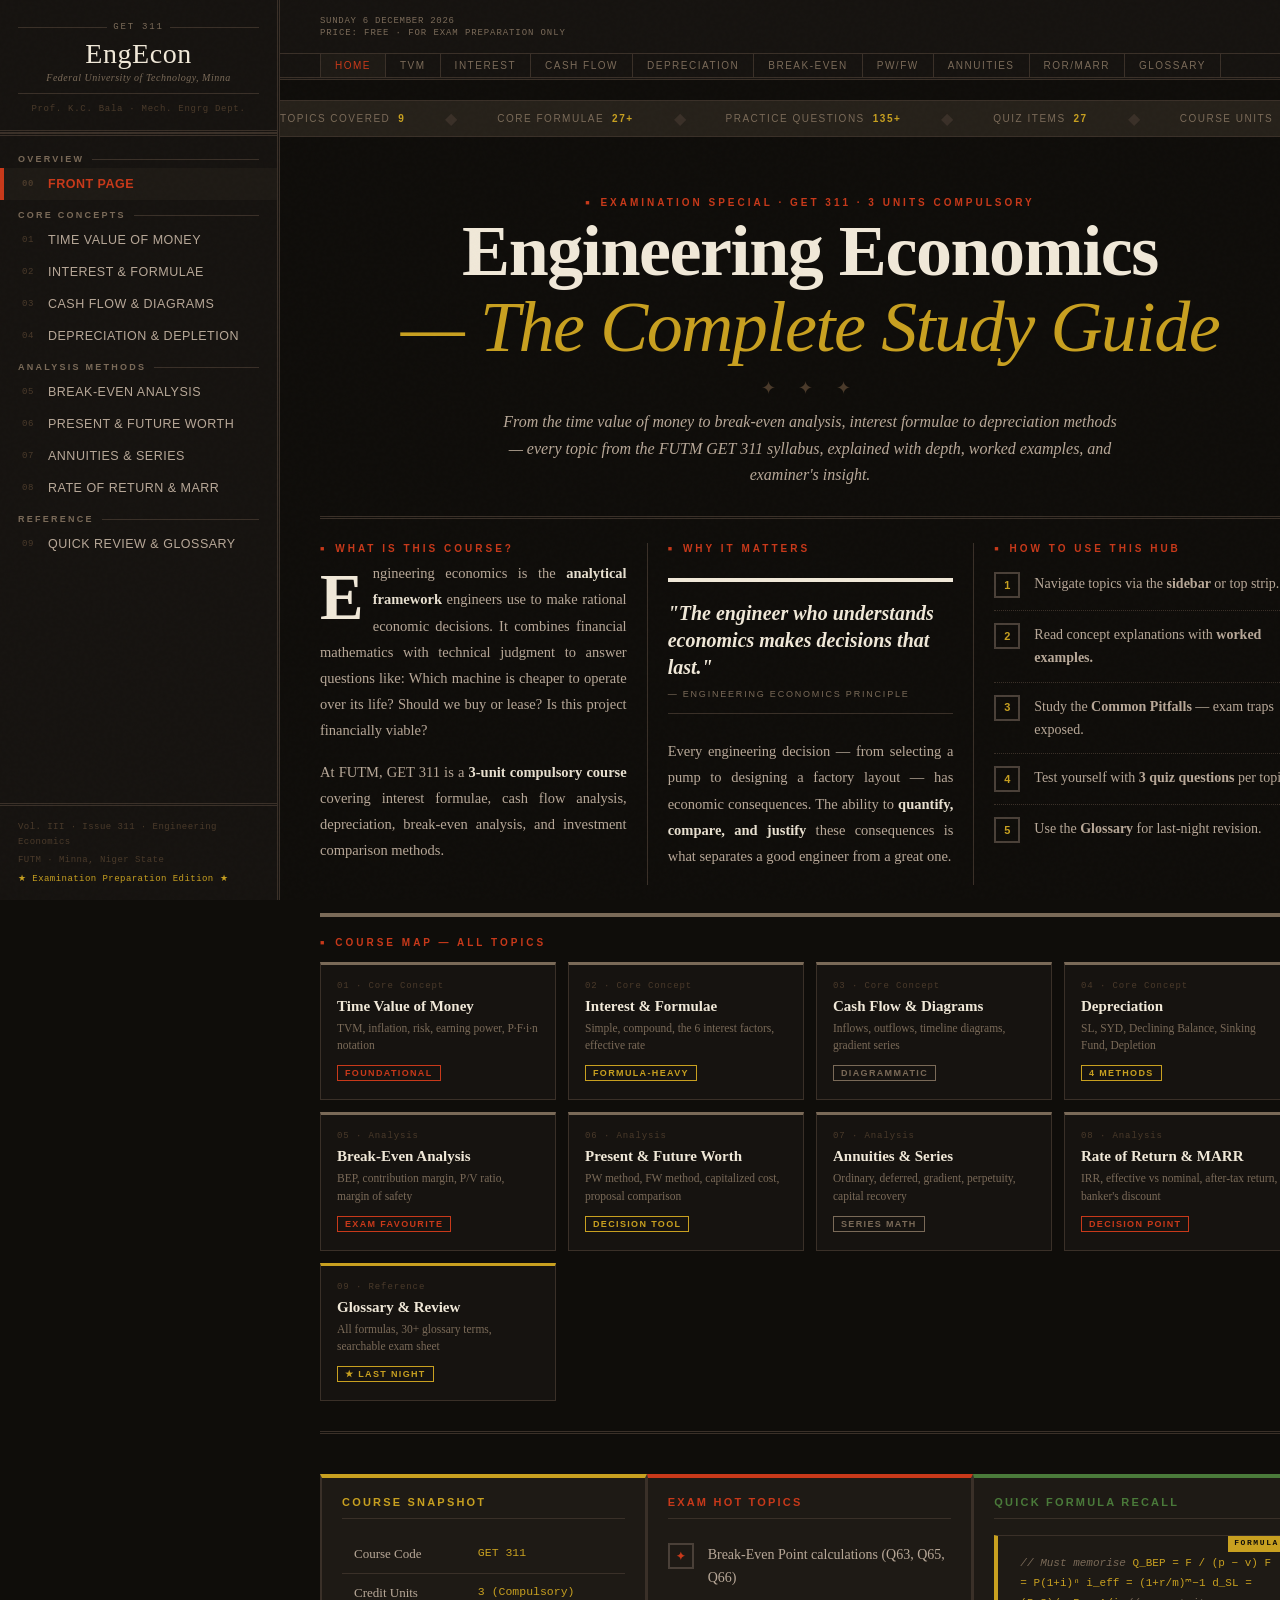
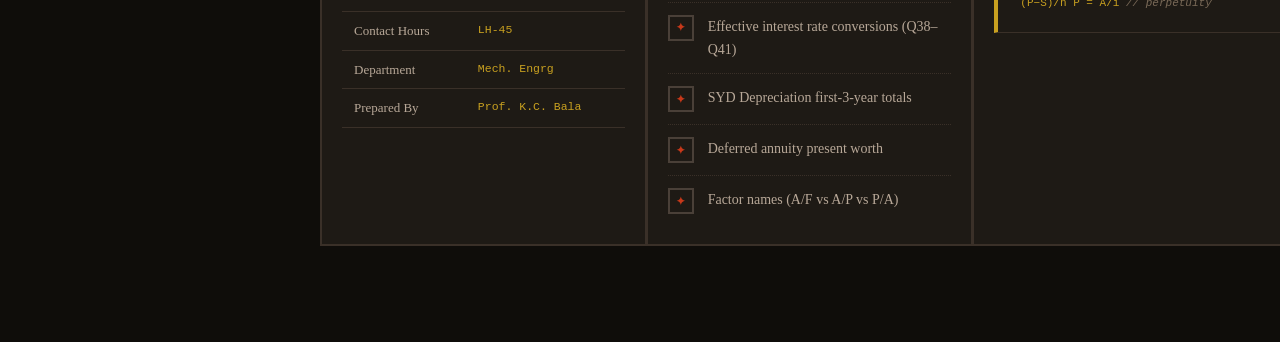
==== commit d3d36907: "added back the button in the index.html file" ====
--- a/index.html
+++ b/index.html
@@ -95,10 +95,10 @@
         <div class="topbar-tagline">"All the engineering economy that's fit to print"</div>
       </div>
 
-      <!-- Right: Controls 
+      <!-- Right: Controls -->
       <div class="topbar-right">
         <button id="mobile-toggle-btn" id="mobile-toggle">☰ Menu</button>
-      -->
+      
         <!-- THEME TOGGLE -->
         <button class="theme-toggle" id="theme-toggle-btn" aria-label="Toggle light/dark mode">
           <div class="toggle-track">
